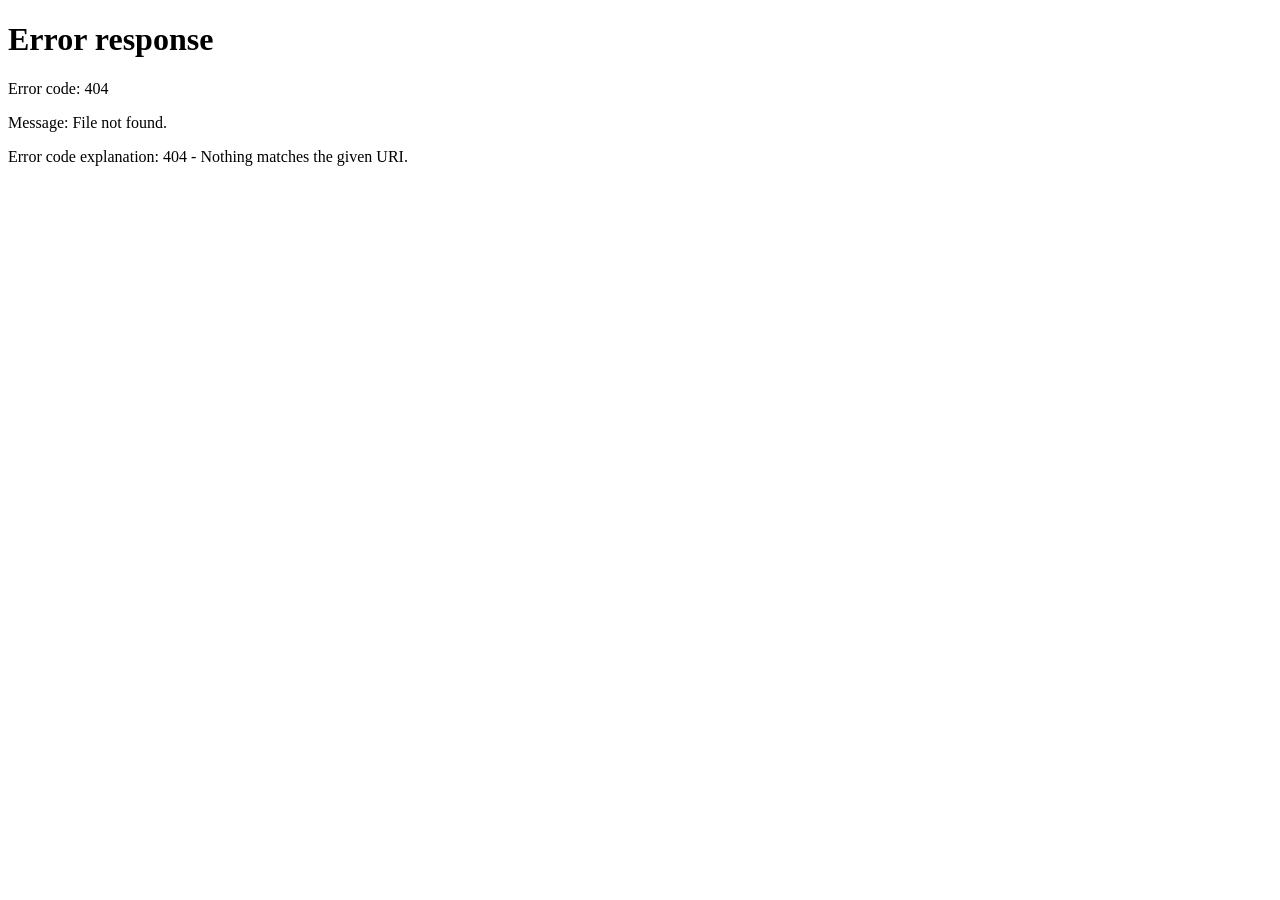
==== index.html @ ec58d596 "Add lightweight presentation shell" ====
<!DOCTYPE html>
<html lang="en">
<head>
<meta charset="utf-8" />
<meta name="viewport" content="width=device-width, initial-scale=1" />
<meta http-equiv="refresh" content="0; url=ACE-Presentation.html" />
<title>A.C.E. Design Presentation</title>
<style>body{font-family:system-ui,sans-serif;background:#1e180c;color:#f6f2ea;display:grid;place-items:center;min-height:100vh;margin:0;text-align:center;padding:24px}a{color:#e3b45e}</style>
</head>
<body>
  <div>
    <p>Opening the A.C.E. presentation…</p>
    <p><a href="ACE-Presentation.html">Tap here if it doesn’t open</a></p>
  </div>
</body>
</html>
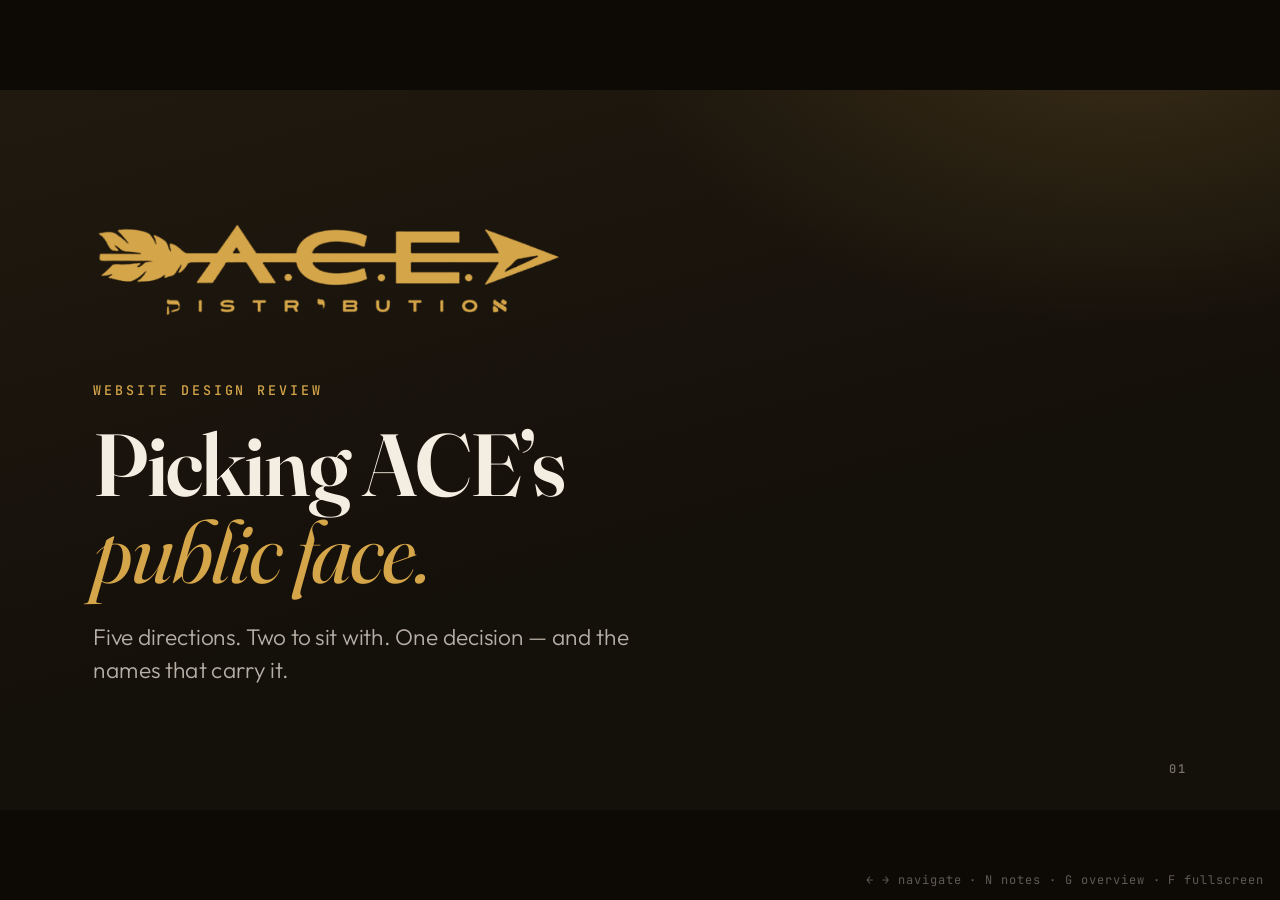
==== commit 005a9854: "Rebuild ACE design review as a presenter-led slide deck - New 16:9 deck in deck/: five homepage dire" ====
--- a/index.html
+++ b/index.html
@@ -3,14 +3,11 @@
 <head>
 <meta charset="utf-8" />
 <meta name="viewport" content="width=device-width, initial-scale=1" />
-<meta http-equiv="refresh" content="0; url=ACE-Presentation.html" />
-<title>A.C.E. Design Presentation</title>
-<style>body{font-family:system-ui,sans-serif;background:#1e180c;color:#f6f2ea;display:grid;place-items:center;min-height:100vh;margin:0;text-align:center;padding:24px}a{color:#e3b45e}</style>
+<meta http-equiv="refresh" content="0; url=deck/index.html" />
+<title>ACE Design Review</title>
+<style>body{font-family:system-ui,sans-serif;background:#15110b;color:#f5efe3;display:grid;place-items:center;min-height:100vh;margin:0;text-align:center;padding:24px}a{color:#d6a64a}</style>
 </head>
 <body>
-  <div>
-    <p>Opening the A.C.E. presentation…</p>
-    <p><a href="ACE-Presentation.html">Tap here if it doesn’t open</a></p>
-  </div>
+  <p><a href="deck/index.html">Open the ACE design review deck</a></p>
 </body>
 </html>
